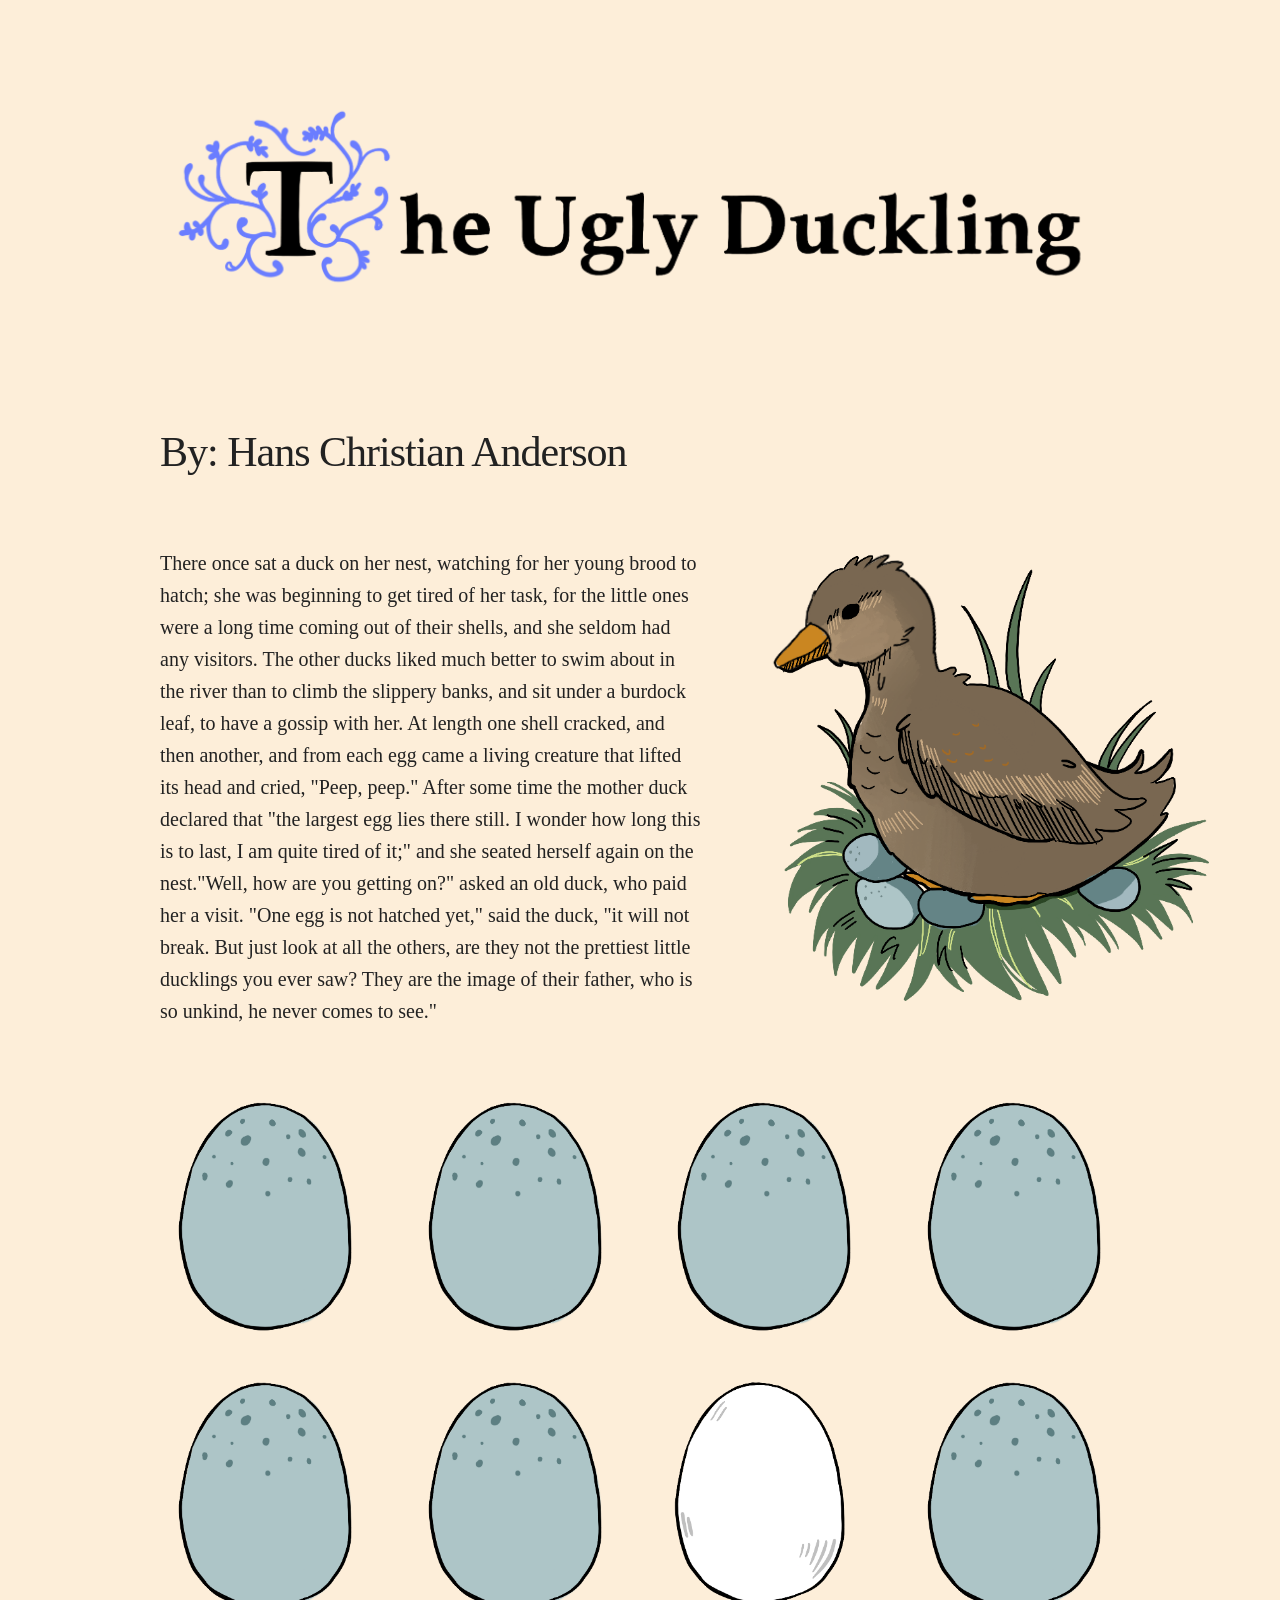
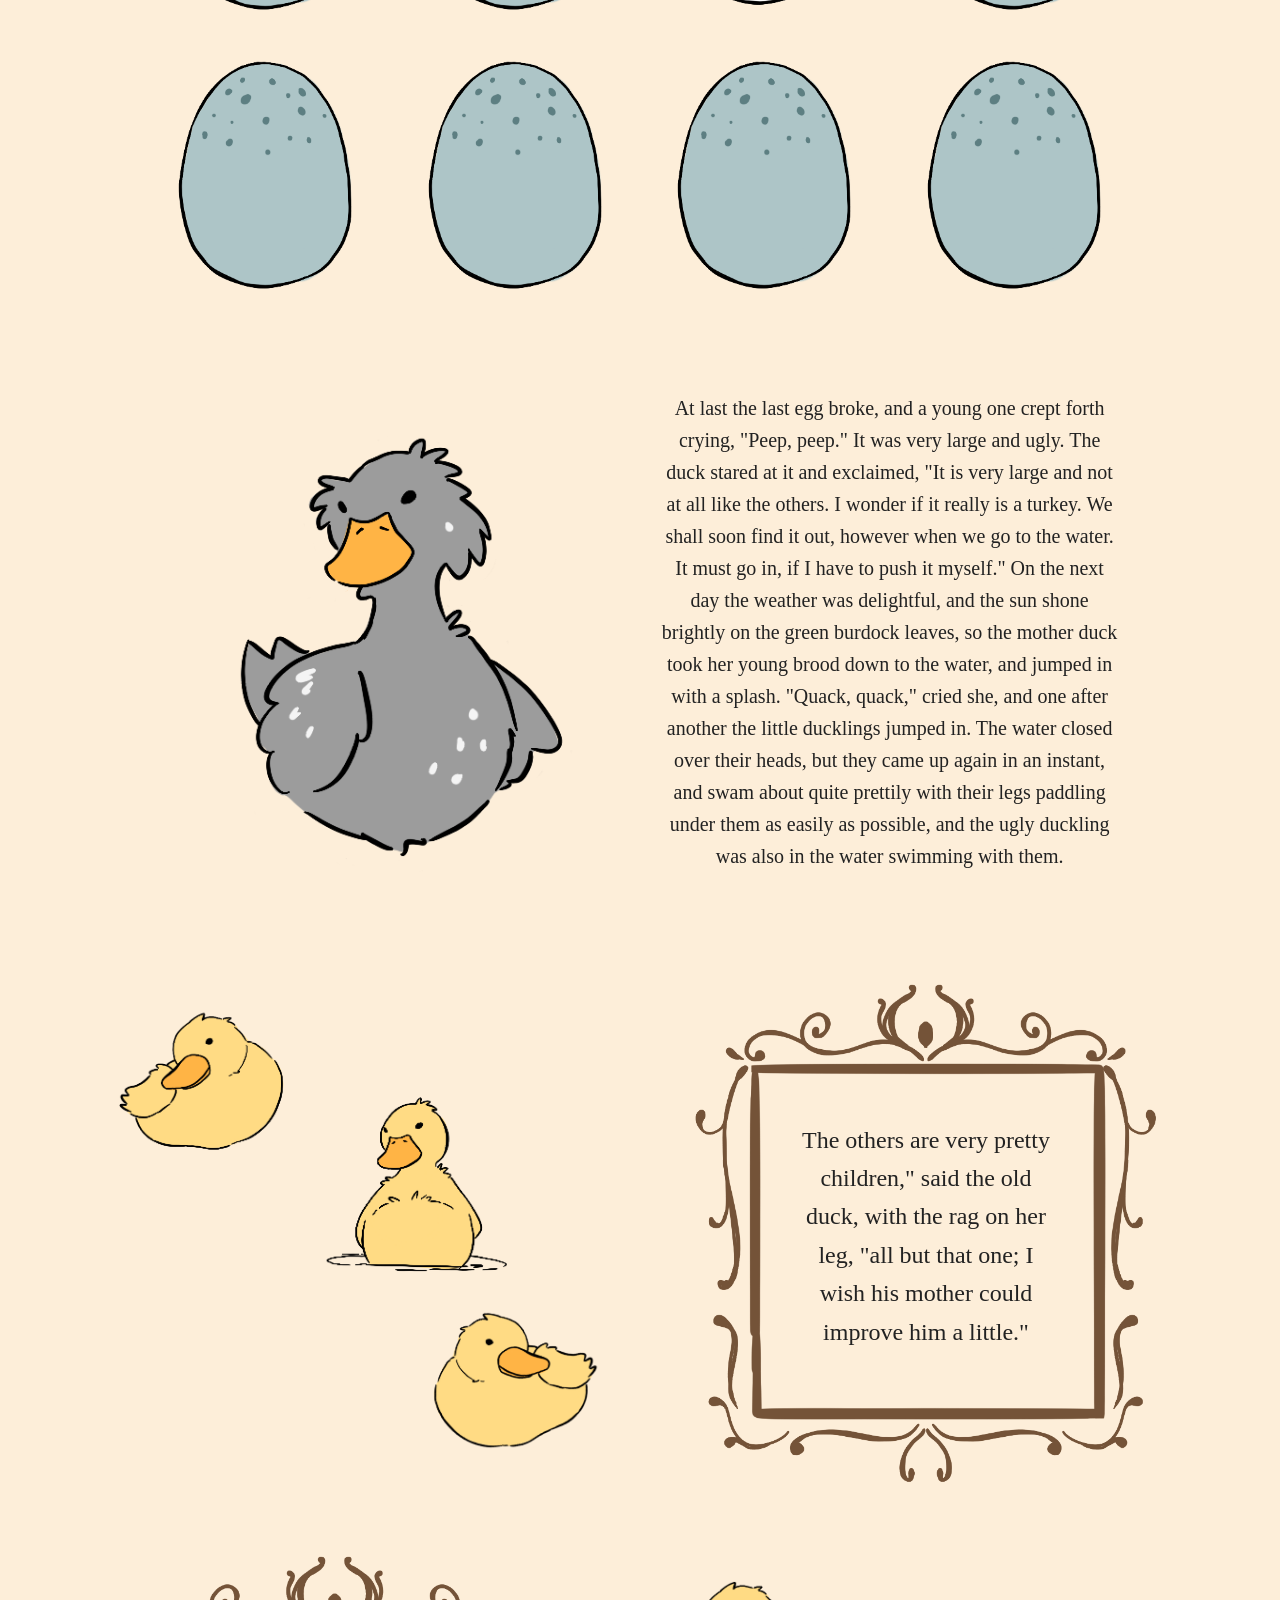
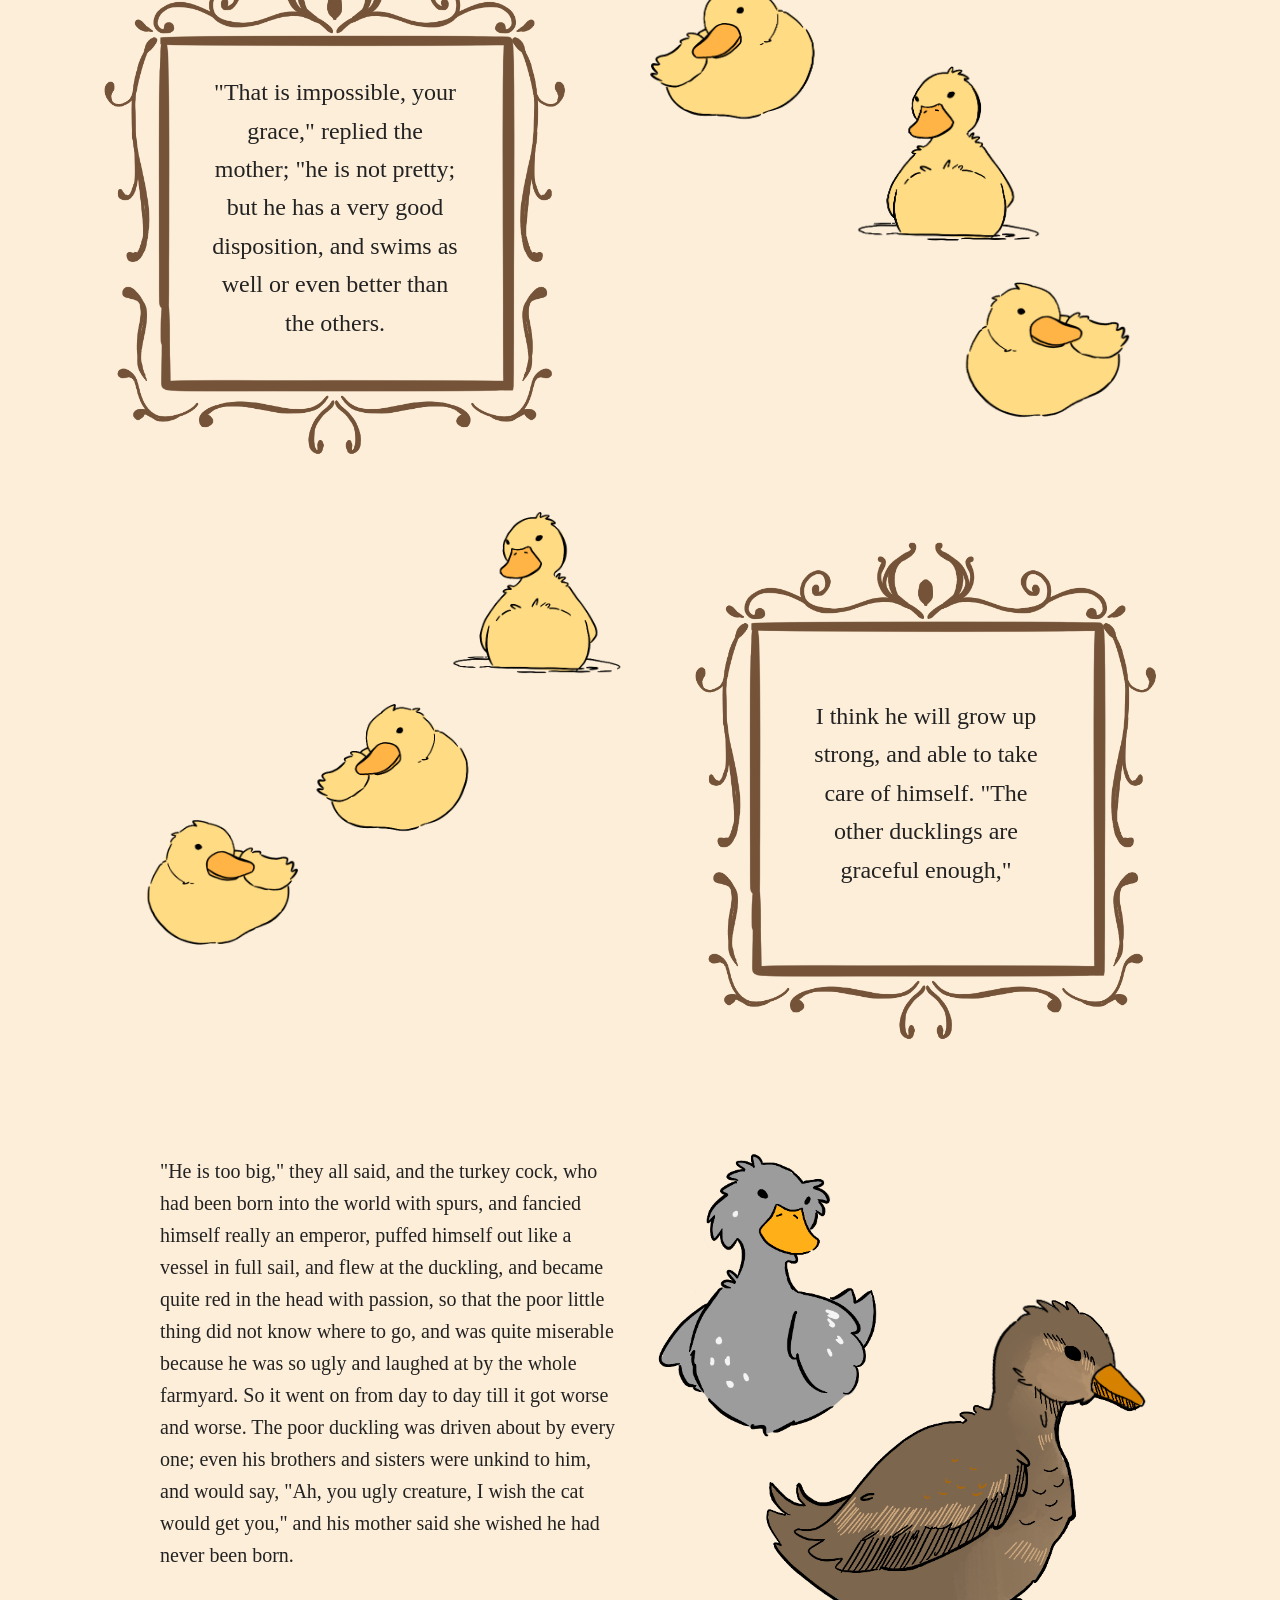
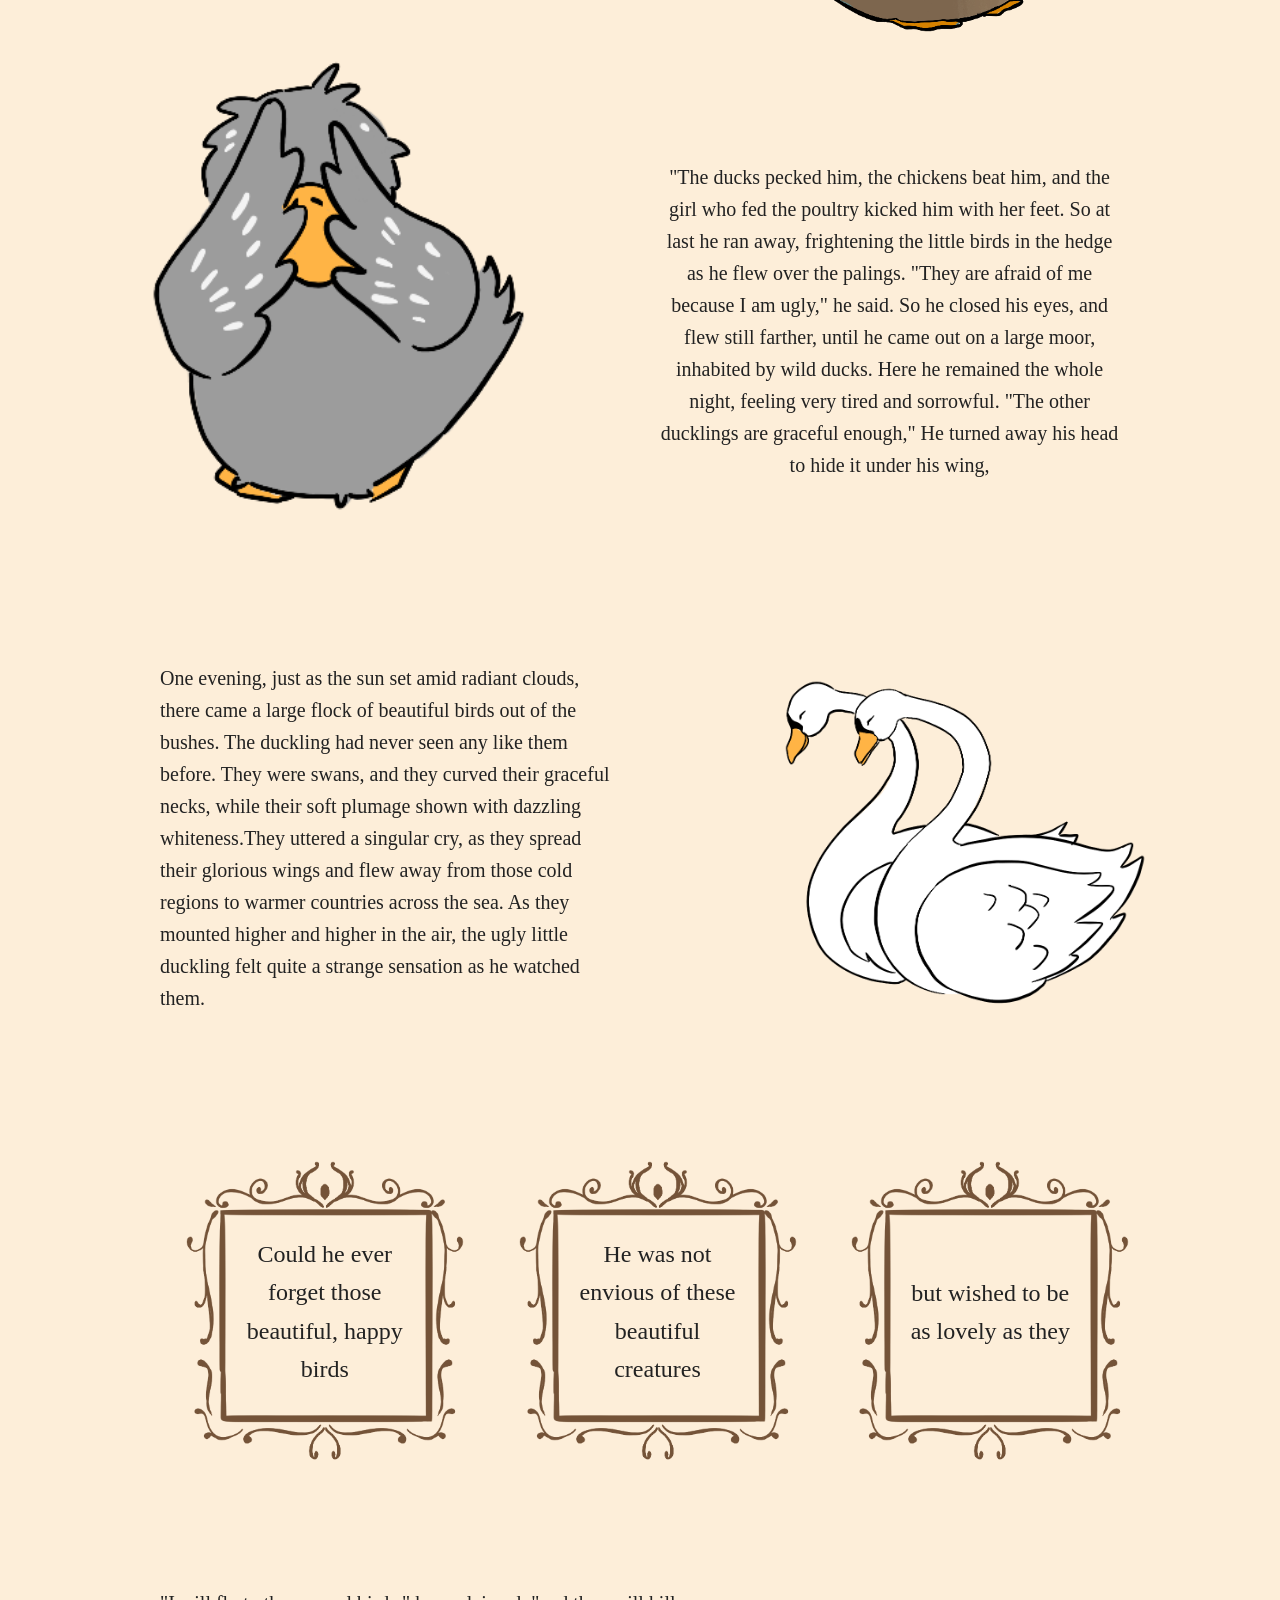
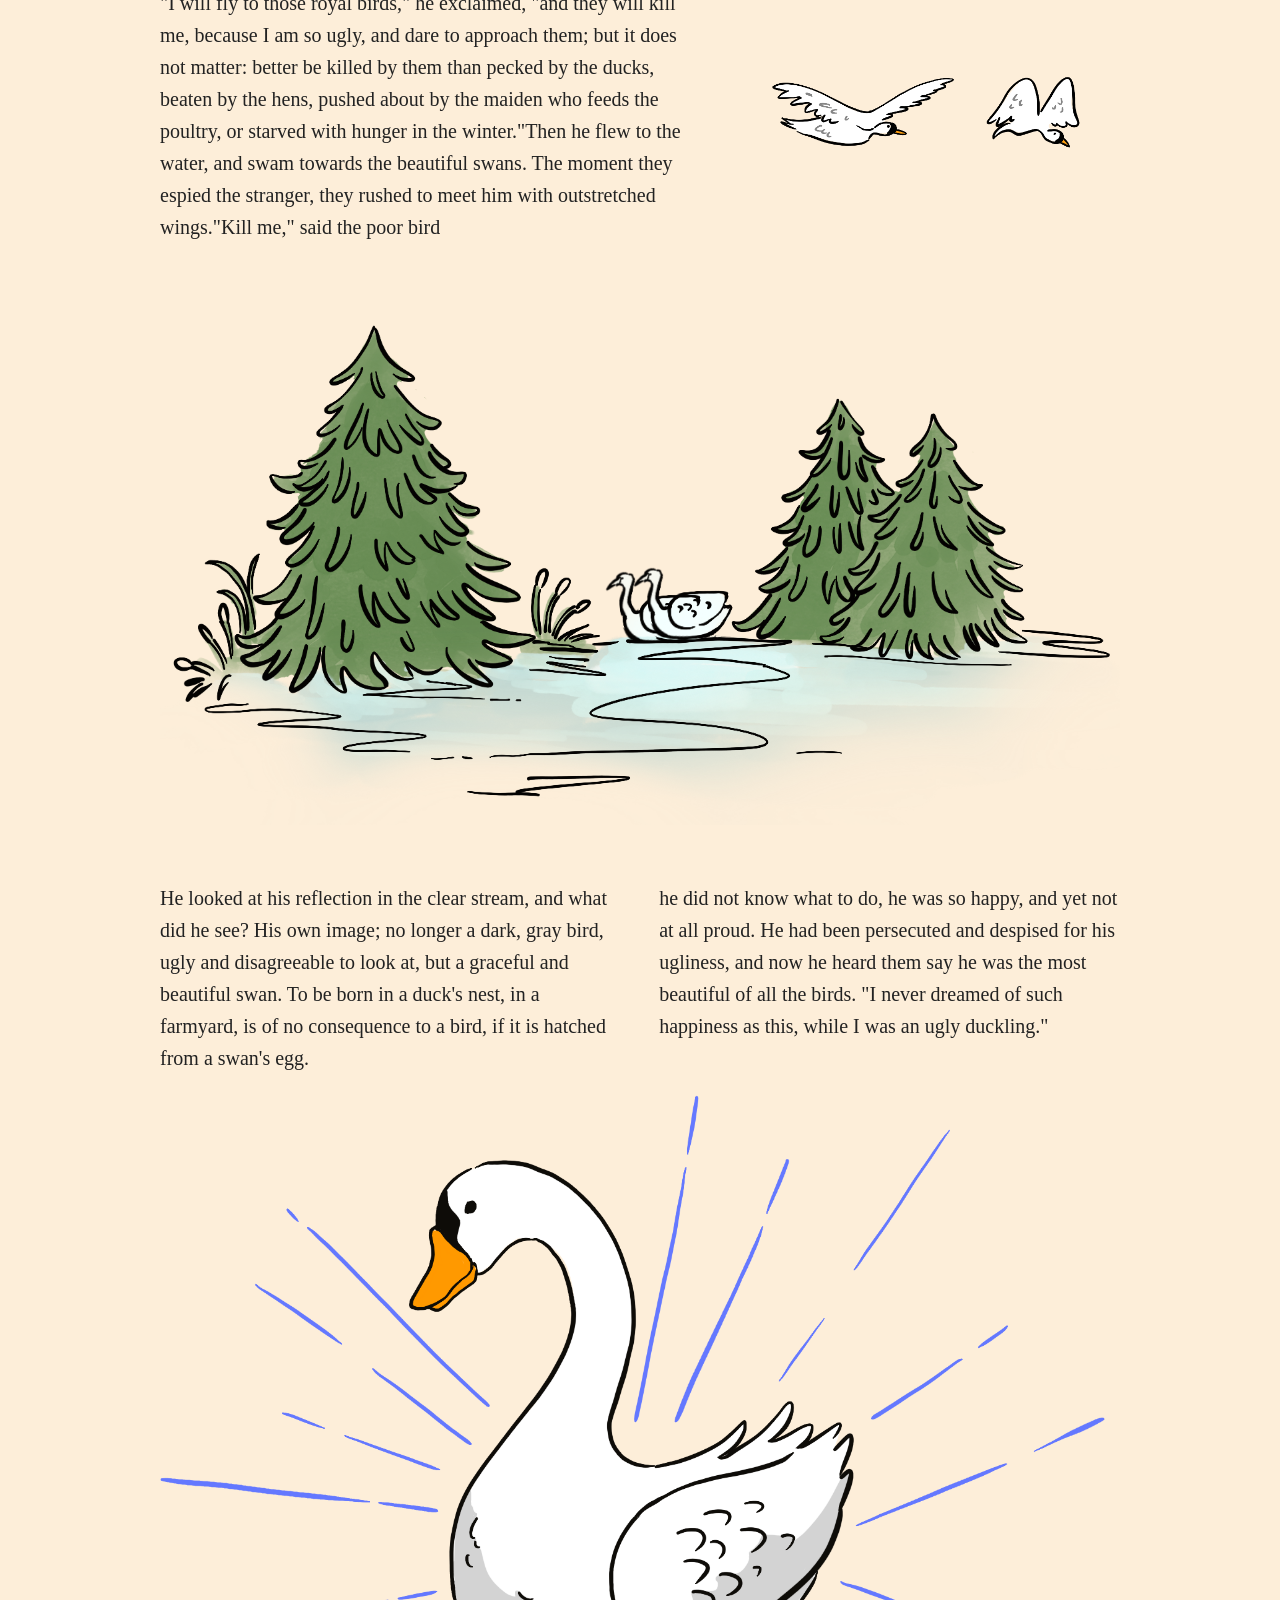
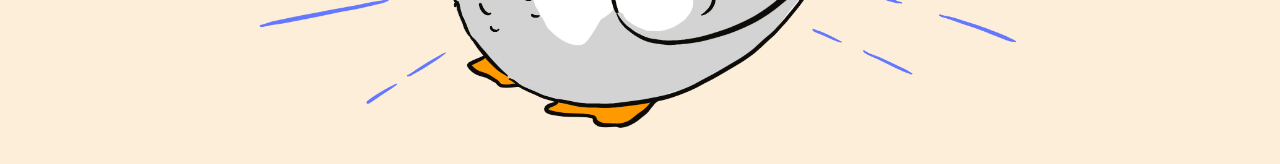
==== Project_2.html @ 3ef778cf "added project 2" ====
<!DOCTYPE html>
<html lang="en">
<head>
    <meta charset="UTF-8">
    <meta name="viewport" content="width=device-width, initial-scale=1.0">

    <link href="css/normalize.css" type="text/css" rel="stylesheet">

    <link href="css/skeleton.css" type="text/css" rel="stylesheet">

    <link href="css/theuglyducklingstylesheet.css" type="text/css" rel="stylesheet">

    <link rel="preconnect" href="https://fonts.googleapis.com">
    <link rel="preconnect" href="https://fonts.gstatic.com" crossorigin>
    <link href="https://fonts.googleapis.com/css2?family=EB+Garamond:ital,wght@0,400..800;1,400..800&display=swap" rel="theuglyducklingstylesheet">
   <title>The Ugly Duckling</title>
</head>

<body class="container">
    <div class="row">
        <div class="twelve columns">
            <img class="title u-full-width" src="Project 2/Project_2_images/title_artwork_withoutborder.png">
        </div>
    </div>
    <div>
        <h2>
            By: Hans Christian Anderson
        </h2>
    </div>
    <div class="row">
        <div class= "seven columns">
            <div class="text-box-1 textarea">
                <p>There once sat a duck on her nest, watching for her young brood to hatch; she was beginning to get tired of her task, for the little ones were a long time coming out of their shells,
                     and she seldom had any visitors. The other ducks liked much better to swim about in the river than to climb the slippery banks, and sit under a burdock leaf, 
                    to have a gossip with her. At length one shell cracked, and then another, and from each egg came a living creature that lifted its head and cried, "Peep, peep." After some time the mother duck declared that "the largest egg lies there still. 
                    I wonder how long this is to last, I am quite tired of it;" and she seated herself again on the nest."Well, how are you getting on?" asked an old duck, who paid her a visit.
                    "One egg is not hatched yet," said the duck, "it will not break. But just look at all the others, are they not the prettiest little ducklings you ever saw? 
                    They are the image of their father, who is so unkind, he never comes to see."
                </p>
            </div>
        </div>
        <div class="five columns">
             <img class="motherduck u-full-width" src="Project 2/Project_2_images/Mother_duck.png">
        </div>
    </div>
    <div class="eggs">
        <div class="row">
            <div class="three columns">
                <img class="u-full-width" src="Project 2/Project_2_images/Duck_egg.png">
            </div>
         <div class="three columns">
                <img class="u-full-width" src="Project 2/Project_2_images/Duck_egg.png">
            </div>
            <div class="three columns">
                <img class="u-full-width" src="Project 2/Project_2_images/Duck_egg.png">
            </div>
            <div class="three columns">
                <img class="u-full-width" src="Project 2/Project_2_images/Duck_egg.png">
            </div>
        </div>
        <div class="row">
            <div class="three columns">
                <img class="u-full-width" src="Project 2/Project_2_images/Duck_egg.png">
            </div>
            <div class="three columns">
                <img class="u-full-width" src="Project 2/Project_2_images/Duck_egg.png">
            </div>
            <div class="three columns">
                <img class="u-full-width" src="Project 2/Project_2_images/Swan_egg.png">
            </div>
            <div class="three columns">
                <img class="u-full-width" src="Project 2/Project_2_images/Duck_egg.png">
            </div>
        </div>
        <div class="row">
            <div class="three columns">
                <img class="u-full-width" src="Project 2/Project_2_images/Duck_egg.png">
            </div>
            <div class="three columns">
                <img class="u-full-width" src="Project 2/Project_2_images/Duck_egg.png">
            </div>
            <div class="three columns">
                <img class="u-full-width" src="Project 2/Project_2_images/Duck_egg.png">
            </div>
            <div class="three columns">
                <img class="u-full-width" src="Project 2/Project_2_images/Duck_egg.png">
            </div>
        </div>
    </div>
    <div class="row">
        <div class="six columns">
            <img class="u-full-width" src="Project 2/Project_2_images/Ugly_duckling.png">
        </div>
        <div class="six columns">
            <div class="text-box-2 textarea">
                <p>At last the last egg broke, and a young one crept forth crying, "Peep, peep." It was very large and ugly.
                     The duck stared at it and exclaimed, "It is very large and not at all like the others. I wonder if it really is a turkey.
                      We shall soon find it out, however when we go to the water. It must go in, if I have to push it myself."
                      On the next day the weather was delightful, and the sun shone brightly on the green burdock leaves, so the mother duck took her young brood down to the water, and jumped in with a splash. 
                      "Quack, quack," cried she, and one after another the little ducklings jumped in. The water closed over their heads, but they came up again in an instant, 
                      and swam about quite prettily with their legs paddling under them as easily as possible, and the ugly duckling was also in the water swimming with them.
                </p>
            </div>
        </div>
    </div>
    <div class="swimming ducks">
        <div class="row">
            <div class="five columns">
                <img class="duck u-full-width" src="Project 2/Project_2_images/ducks_in_a_group.png">
            </div>
            <div class="seven columns">
                <div class="frame image-container">
                    <img src="Project 2/Project_2_images/Frame.png">
                    <div class="overlay-text">
                         The others are very pretty children," said the old duck, with the rag on her leg, "all but that one; I wish his mother could improve him a little."
                    </div>
                </div>
            </div>
        </div>
        <div class="row">
            <div class="seven columns">
                <div class="secondframe image-container">
                    <img src="Project 2/Project_2_images/Frame.png">
                    <div class="overlay-text">
                        "That is impossible, your grace," replied the mother; "he is not pretty; but he has a very good disposition, and swims as well or even better than the others.
                    </div>
                </div>
            </div>
            <div class="five columns">
                <img class="duck1 u-full-width" src="Project 2/Project_2_images/Ducks_in_a_group2.png">
            </div>
        </div>
        <div class="row">
            <div class="five columns">
                <img class="duck2 u-full-width" src="Project 2/Project_2_images/Ducks_in_a_group3.png">
            </div>
            <div class="seven columns">
                <div class="thirdframe image-container">
                    <img src="Project 2/Project_2_images/Frame.png">
                    <div class="overlay-text">
                        I think he will grow up strong, and able to take care of himself. "The other ducklings are graceful enough,"
                    </div>
                </div>
            </div>
        </div>  
        <div class="row">
            <div class="six columns">
                <div class="text-box-3 textarea">
                    <p>"He is too big," they all said, and the turkey cock, who had been born into the world with spurs, and fancied himself really an emperor, puffed himself out like a vessel in full sail, and flew at the duckling, and became quite red in the head with passion, so that the poor little thing did not know where to go, and was quite miserable because he was so ugly and laughed at by the whole farmyard. So it went on from day to day till it got worse and worse. The poor duckling was driven about by every one; even his brothers and sisters were unkind to him, and would say, "Ah, you ugly creature, I wish the cat would get you," and his mother said she wished he had never been born. 
                    </p>
                </div>
            </div>
            <div class="six columns">
                <img class="duck3 u-full-width" src="Project 2/Project_2_images/Mom_and_baby.png">
            </div>
        </div>
        <div class="row">
            <div class="six columns">
                <img class="duck4 u-full-width" src="Project 2/Project_2_images/scared_duckling.png">
            </div>
            <div class="six columns">
                <div class="text-box-4 textarea">
                    <p>"The ducks pecked him, the chickens beat him, and the girl who fed the poultry kicked him with her feet. So at last he ran away, frightening the little birds in the hedge as he flew over the palings. "They are afraid of me because I am ugly," he said. So he closed his eyes, and flew still farther, until he came out on a large moor, inhabited by wild ducks. Here he remained the whole night, feeling very tired and sorrowful.
                        "The other ducklings are graceful enough,"  He turned away his head to hide it under his wing, </p>
                </div>
            </div>
        </div>
        <div class="row">
            <div class="six columns">
                <div class="text-box-5 textarea">
                    <p> One evening, just as the sun set amid radiant clouds, there came a large flock of beautiful birds out of the bushes. The duckling had never seen any like them before. They were swans, and they curved their graceful necks, while their soft plumage shown with dazzling whiteness.They uttered a singular cry, as they spread their glorious wings and flew away from those cold regions to warmer countries across the sea. As they mounted higher and higher in the air, the ugly little duckling felt quite a strange sensation as he watched them.</p>
                </div>
            </div>
            <div class="six columns">
                <img class="swans u-full-width" src="Project 2/Project_2_images/Swans.png">
            </div>
        </div>
        <div class="row">
            <div class="four columns">
                <div class="custom-frame image-container">
                    <img src="Project 2/Project_2_images/Frame.png">
                    <div class="overlay-text">
                        Could he ever forget those beautiful, happy birds                   
                    </div>
                </div>
            </div>
            <div class="four columns">
                <div class="custom-frame image-container">
                    <img src="Project 2/Project_2_images/Frame.png">
                    <div class="overlay-text">
                        He was not envious of these beautiful creatures                   
                    </div>
                </div>
            </div>
            <div class="four columns">
                <div class="custom-frame image-container">
                    <img src="Project 2/Project_2_images/Frame.png">
                    <div class="overlay-text">
                        but wished to be as lovely as they                   
                    </div>
                </div>
            </div>
        </div>
        <div class="row">
            <div class="seven columns">
                <div class="text-box-6 textarea">
                    "I will fly to those royal birds," he exclaimed, "and they will kill me, because I am so ugly, and dare to approach them; but it does not matter: better be killed by them than pecked by the ducks, beaten by the hens, pushed about by the maiden who feeds the poultry, or starved with hunger in the winter."Then he flew to the water, and swam towards the beautiful swans. The moment they espied the stranger, they rushed to meet him with outstretched wings."Kill me," said the poor bird
                </div>
            </div>
            <div class="five columns">
                <img class="u-full-width" src="Project 2/Project_2_images/swans_flying.png">
            </div>
        </div>
        <div class="row">
            <div class="twelve columns">
                <img class="swan-lake u-full-width" src="Project 2/Project_2_images/Swan_lake.png">
            </div>
        </div>
        <div class="row">
            <div class="six columns">
                <div class="text-box-7 textarea">
                    He looked at his reflection in the clear stream, and what did he see? His own image; no longer a dark, gray bird, ugly and disagreeable to look at, but a graceful and beautiful swan. To be born in a duck's nest, in a farmyard, is of no consequence to a bird, if it is hatched from a swan's egg.
                </div>
            </div>
            <div class="six columns">
                <div class="text-box-8 textarea">
                    he did not know what to do, he was so happy, and yet not at all proud. He had been persecuted and despised for his ugliness, and now he heard them say he was the most beautiful of all the birds.  "I never dreamed of such happiness as this, while I was an ugly duckling."
                </div>
            </div>
        </div>
        <div class="row">
            <div class="twelve columns">
                <img class="swan-transformation u-full-width" src="Project 2/Project_2_images/swan_transformation.png">
            </div>
        </div>
    </div>

</body>
---- css/skeleton.css ----
/*
* Skeleton V2.0.4
* Copyright 2014, Dave Gamache
* www.getskeleton.com
* Free to use under the MIT license.
* http://www.opensource.org/licenses/mit-license.php
* 12/29/2014
*/


/* Table of contents
––––––––––––––––––––––––––––––––––––––––––––––––––
- Grid
- Base Styles
- Typography
- Links
- Buttons
- Forms
- Lists
- Code
- Tables
- Spacing
- Utilities
- Clearing
- Media Queries
*/


/* Grid
–––––––––––––––––––––––––––––––––––––––––––––––––– */
.container {
  position: relative;
  width: 100%;
  max-width: 960px;
  margin: 0 auto;
  padding: 0 20px;
  box-sizing: border-box; }
.column,
.columns {
  width: 100%;
  float: left;
  box-sizing: border-box; }

/* For devices larger than 400px */
@media (min-width: 400px) {
  .container {
    width: 85%;
    padding: 0; }
}

/* For devices larger than 550px */
@media (min-width: 550px) {
  .container {
    width: 80%; }
  .column,
  .columns {
    margin-left: 4%; }
  .column:first-child,
  .columns:first-child {
    margin-left: 0; }

  .one.column,
  .one.columns                    { width: 4.66666666667%; }
  .two.columns                    { width: 13.3333333333%; }
  .three.columns                  { width: 22%;            }
  .four.columns                   { width: 30.6666666667%; }
  .five.columns                   { width: 39.3333333333%; }
  .six.columns                    { width: 48%;            }
  .seven.columns                  { width: 56.6666666667%; }
  .eight.columns                  { width: 65.3333333333%; }
  .nine.columns                   { width: 74.0%;          }
  .ten.columns                    { width: 82.6666666667%; }
  .eleven.columns                 { width: 91.3333333333%; }
  .twelve.columns                 { width: 100%; margin-left: 0; }

  .one-third.column               { width: 30.6666666667%; }
  .two-thirds.column              { width: 65.3333333333%; }

  .one-half.column                { width: 48%; }

  /* Offsets */
  .offset-by-one.column,
  .offset-by-one.columns          { margin-left: 8.66666666667%; }
  .offset-by-two.column,
  .offset-by-two.columns          { margin-left: 17.3333333333%; }
  .offset-by-three.column,
  .offset-by-three.columns        { margin-left: 26%;            }
  .offset-by-four.column,
  .offset-by-four.columns         { margin-left: 34.6666666667%; }
  .offset-by-five.column,
  .offset-by-five.columns         { margin-left: 43.3333333333%; }
  .offset-by-six.column,
  .offset-by-six.columns          { margin-left: 52%;            }
  .offset-by-seven.column,
  .offset-by-seven.columns        { margin-left: 60.6666666667%; }
  .offset-by-eight.column,
  .offset-by-eight.columns        { margin-left: 69.3333333333%; }
  .offset-by-nine.column,
  .offset-by-nine.columns         { margin-left: 78.0%;          }
  .offset-by-ten.column,
  .offset-by-ten.columns          { margin-left: 86.6666666667%; }
  .offset-by-eleven.column,
  .offset-by-eleven.columns       { margin-left: 95.3333333333%; }

  .offset-by-one-third.column,
  .offset-by-one-third.columns    { margin-left: 34.6666666667%; }
  .offset-by-two-thirds.column,
  .offset-by-two-thirds.columns   { margin-left: 69.3333333333%; }

  .offset-by-one-half.column,
  .offset-by-one-half.columns     { margin-left: 52%; }

}


/* Base Styles
–––––––––––––––––––––––––––––––––––––––––––––––––– */
/* NOTE
html is set to 62.5% so that all the REM measurements throughout Skeleton
are based on 10px sizing. So basically 1.5rem = 15px :) */
html {
  font-size: 62.5%; }
body {
  font-size: 1.5em; /* currently ems cause chrome bug misinterpreting rems on body element */
  line-height: 1.6;
  font-weight: 400;
  font-family: "Raleway", "HelveticaNeue", "Helvetica Neue", Helvetica, Arial, sans-serif;
  color: #222; }


/* Typography
–––––––––––––––––––––––––––––––––––––––––––––––––– */
h1, h2, h3, h4, h5, h6 {
  margin-top: 0;
  margin-bottom: 2rem;
  font-weight: 300; }
h1 { font-size: 4.0rem; line-height: 1.2;  letter-spacing: -.1rem;}
h2 { font-size: 3.6rem; line-height: 1.25; letter-spacing: -.1rem; }
h3 { font-size: 3.0rem; line-height: 1.3;  letter-spacing: -.1rem; }
h4 { font-size: 2.4rem; line-height: 1.35; letter-spacing: -.08rem; }
h5 { font-size: 1.8rem; line-height: 1.5;  letter-spacing: -.05rem; }
h6 { font-size: 1.5rem; line-height: 1.6;  letter-spacing: 0; }

/* Larger than phablet */
@media (min-width: 550px) {
  h1 { font-size: 5.0rem; }
  h2 { font-size: 4.2rem; }
  h3 { font-size: 3.6rem; }
  h4 { font-size: 3.0rem; }
  h5 { font-size: 2.4rem; }
  h6 { font-size: 1.5rem; }
}

p {
  margin-top: 0; }


/* Links
–––––––––––––––––––––––––––––––––––––––––––––––––– */
a {
  color: #1EAEDB; }
a:hover {
  color: #0FA0CE; }


/* Buttons
–––––––––––––––––––––––––––––––––––––––––––––––––– */
.button,
button,
input[type="submit"],
input[type="reset"],
input[type="button"] {
  display: inline-block;
  height: 38px;
  padding: 0 30px;
  color: #555;
  text-align: center;
  font-size: 11px;
  font-weight: 600;
  line-height: 38px;
  letter-spacing: .1rem;
  text-transform: uppercase;
  text-decoration: none;
  white-space: nowrap;
  background-color: transparent;
  border-radius: 4px;
  border: 1px solid #bbb;
  cursor: pointer;
  box-sizing: border-box; }
.button:hover,
button:hover,
input[type="submit"]:hover,
input[type="reset"]:hover,
input[type="button"]:hover,
.button:focus,
button:focus,
input[type="submit"]:focus,
input[type="reset"]:focus,
input[type="button"]:focus {
  color: #333;
  border-color: #888;
  outline: 0; }
.button.button-primary,
button.button-primary,
input[type="submit"].button-primary,
input[type="reset"].button-primary,
input[type="button"].button-primary {
  color: #FFF;
  background-color: #33C3F0;
  border-color: #33C3F0; }
.button.button-primary:hover,
button.button-primary:hover,
input[type="submit"].button-primary:hover,
input[type="reset"].button-primary:hover,
input[type="button"].button-primary:hover,
.button.button-primary:focus,
button.button-primary:focus,
input[type="submit"].button-primary:focus,
input[type="reset"].button-primary:focus,
input[type="button"].button-primary:focus {
  color: #FFF;
  background-color: #1EAEDB;
  border-color: #1EAEDB; }


/* Forms
–––––––––––––––––––––––––––––––––––––––––––––––––– */
input[type="email"],
input[type="number"],
input[type="search"],
input[type="text"],
input[type="tel"],
input[type="url"],
input[type="password"],
textarea,
select {
  height: 38px;
  padding: 6px 10px; /* The 6px vertically centers text on FF, ignored by Webkit */
  background-color: #fff;
  border: 1px solid #D1D1D1;
  border-radius: 4px;
  box-shadow: none;
  box-sizing: border-box; }
/* Removes awkward default styles on some inputs for iOS */
input[type="email"],
input[type="number"],
input[type="search"],
input[type="text"],
input[type="tel"],
input[type="url"],
input[type="password"],
textarea {
  -webkit-appearance: none;
     -moz-appearance: none;
          appearance: none; }
textarea {
  min-height: 65px;
  padding-top: 6px;
  padding-bottom: 6px; }
input[type="email"]:focus,
input[type="number"]:focus,
input[type="search"]:focus,
input[type="text"]:focus,
input[type="tel"]:focus,
input[type="url"]:focus,
input[type="password"]:focus,
textarea:focus,
select:focus {
  border: 1px solid #33C3F0;
  outline: 0; }
label,
legend {
  display: block;
  margin-bottom: .5rem;
  font-weight: 600; }
fieldset {
  padding: 0;
  border-width: 0; }
input[type="checkbox"],
input[type="radio"] {
  display: inline; }
label > .label-body {
  display: inline-block;
  margin-left: .5rem;
  font-weight: normal; }


/* Lists
–––––––––––––––––––––––––––––––––––––––––––––––––– */
ul {
  list-style: circle inside; }
ol {
  list-style: decimal inside; }
ol, ul {
  padding-left: 0;
  margin-top: 0; }
ul ul,
ul ol,
ol ol,
ol ul {
  margin: 1.5rem 0 1.5rem 3rem;
  font-size: 90%; }
li {
  margin-bottom: 1rem; }


/* Code
–––––––––––––––––––––––––––––––––––––––––––––––––– */
code {
  padding: .2rem .5rem;
  margin: 0 .2rem;
  font-size: 90%;
  white-space: nowrap;
  background: #F1F1F1;
  border: 1px solid #E1E1E1;
  border-radius: 4px; }
pre > code {
  display: block;
  padding: 1rem 1.5rem;
  white-space: pre; }


/* Tables
–––––––––––––––––––––––––––––––––––––––––––––––––– */
th,
td {
  padding: 12px 15px;
  text-align: left;
  border-bottom: 1px solid #E1E1E1; }
th:first-child,
td:first-child {
  padding-left: 0; }
th:last-child,
td:last-child {
  padding-right: 0; }


/* Spacing
–––––––––––––––––––––––––––––––––––––––––––––––––– */
button,
.button {
  margin-bottom: 1rem; }
input,
textarea,
select,
fieldset {
  margin-bottom: 1.5rem; }
pre,
blockquote,
dl,
figure,
table,
p,
ul,
ol,
form {
  margin-bottom: 2.5rem; }


/* Utilities
–––––––––––––––––––––––––––––––––––––––––––––––––– */
.u-full-width {
  width: 100%;
  box-sizing: border-box; }
.u-max-full-width {
  max-width: 100%;
  box-sizing: border-box; }
.u-pull-right {
  float: right; }
.u-pull-left {
  float: left; }


/* Misc
–––––––––––––––––––––––––––––––––––––––––––––––––– */
hr {
  margin-top: 3rem;
  margin-bottom: 3.5rem;
  border-width: 0;
  border-top: 1px solid #E1E1E1; }


/* Clearing
–––––––––––––––––––––––––––––––––––––––––––––––––– */

/* Self Clearing Goodness */
.container:after,
.row:after,
.u-cf {
  content: "";
  display: table;
  clear: both; }


/* Media Queries
–––––––––––––––––––––––––––––––––––––––––––––––––– */
/*
Note: The best way to structure the use of media queries is to create the queries
near the relevant code. For example, if you wanted to change the styles for buttons
on small devices, paste the mobile query code up in the buttons section and style it
there.
*/


/* Larger than mobile */
@media (min-width: 400px) {}

/* Larger than phablet (also point when grid becomes active) */
@media (min-width: 550px) {}

/* Larger than tablet */
@media (min-width: 750px) {}

/* Larger than desktop */
@media (min-width: 1000px) {}

/* Larger than Desktop HD */
@media (min-width: 1200px) {}
---- css/theuglyducklingstylesheet.css ----
body {
    background-color:#fdeed9;
    font-family: "EB Garamond", serif;
    font-size: 2em;
    padding: 2%;
}

.text-box-2 {
    text-align: center;
    position:relative;
    top:-25px;
    padding-bottom: 10%;
}

.text-box-3 {
    position:relative;
    top: 50px;
}
.text-box-4 {
    position:relative;
    top:-35px;
    text-align: center;
}

.text-box-5 {
    position:relative;
    top:-75px;
}

.title {
    display: block;
    margin: auto;
    justify-content: center;
    padding-top: 10%;
    padding-bottom: 10%
}

.eggs {
    padding-bottom: 10%;
}

.duck {
    padding: 10%;
    width: 600px;
    position:relative;
    right: 100px;
    top: -45px;
}

.duck1 {
    padding: 10%;
    width: 600px;
    position:relative;
    right: 150px;
    top:-45px;
}

.duck2 {
    padding: 10%;
    width: 600px;
    position:relative;
    right: 75px;
    top: -75px;
}

.duck3 {
    padding: 10%;
    width: 700px;
    position:relative;
    right: 100px;
    top: -50px;
}

.duck4 {
   position:relative;
    top: -175px;
    right: 50px;
}

.swans {
    width: 400px;
    padding-bottom: 30%;
    position:relative;
    top: -70px;
    left: 100px;
}

.swan-lake {
    padding-top: 5%;
    padding-bottom: 5%;
}

.image-container {
    position: relative;
    width: 100%;
    max-width: 600px;
}

.image-container img {
    width: 100%;
    display: block;
}

.overlay-text {
    position: absolute;
    top: 50%;  
    left: 50%;
    transform: translate(-50%, -50%); 
    font-size: 24px;
    text-align:center;
}

.frame {
    position:relative;
    left: 100px;
    width: 500px;
}

.secondframe {
    position:relative;
    right: 75px;
    width: 500px;
    top:-25px;
}

.thirdframe {
    position:relative;
    left: 100px;
    width: 500px;
}

.custom-frame {
    width: 300px;
    padding: 5%;
    position:relative;
    top: -100px;
    justify-content: center;
}

.large-frame {
    position:relative;
    width: 700px;

}

h2 {
    padding-top: 2%;
    padding-bottom: 5%;
}
.motherduck {
    width: 550px;
    position: relative;
    top: -30px;
    right: 35px;
}
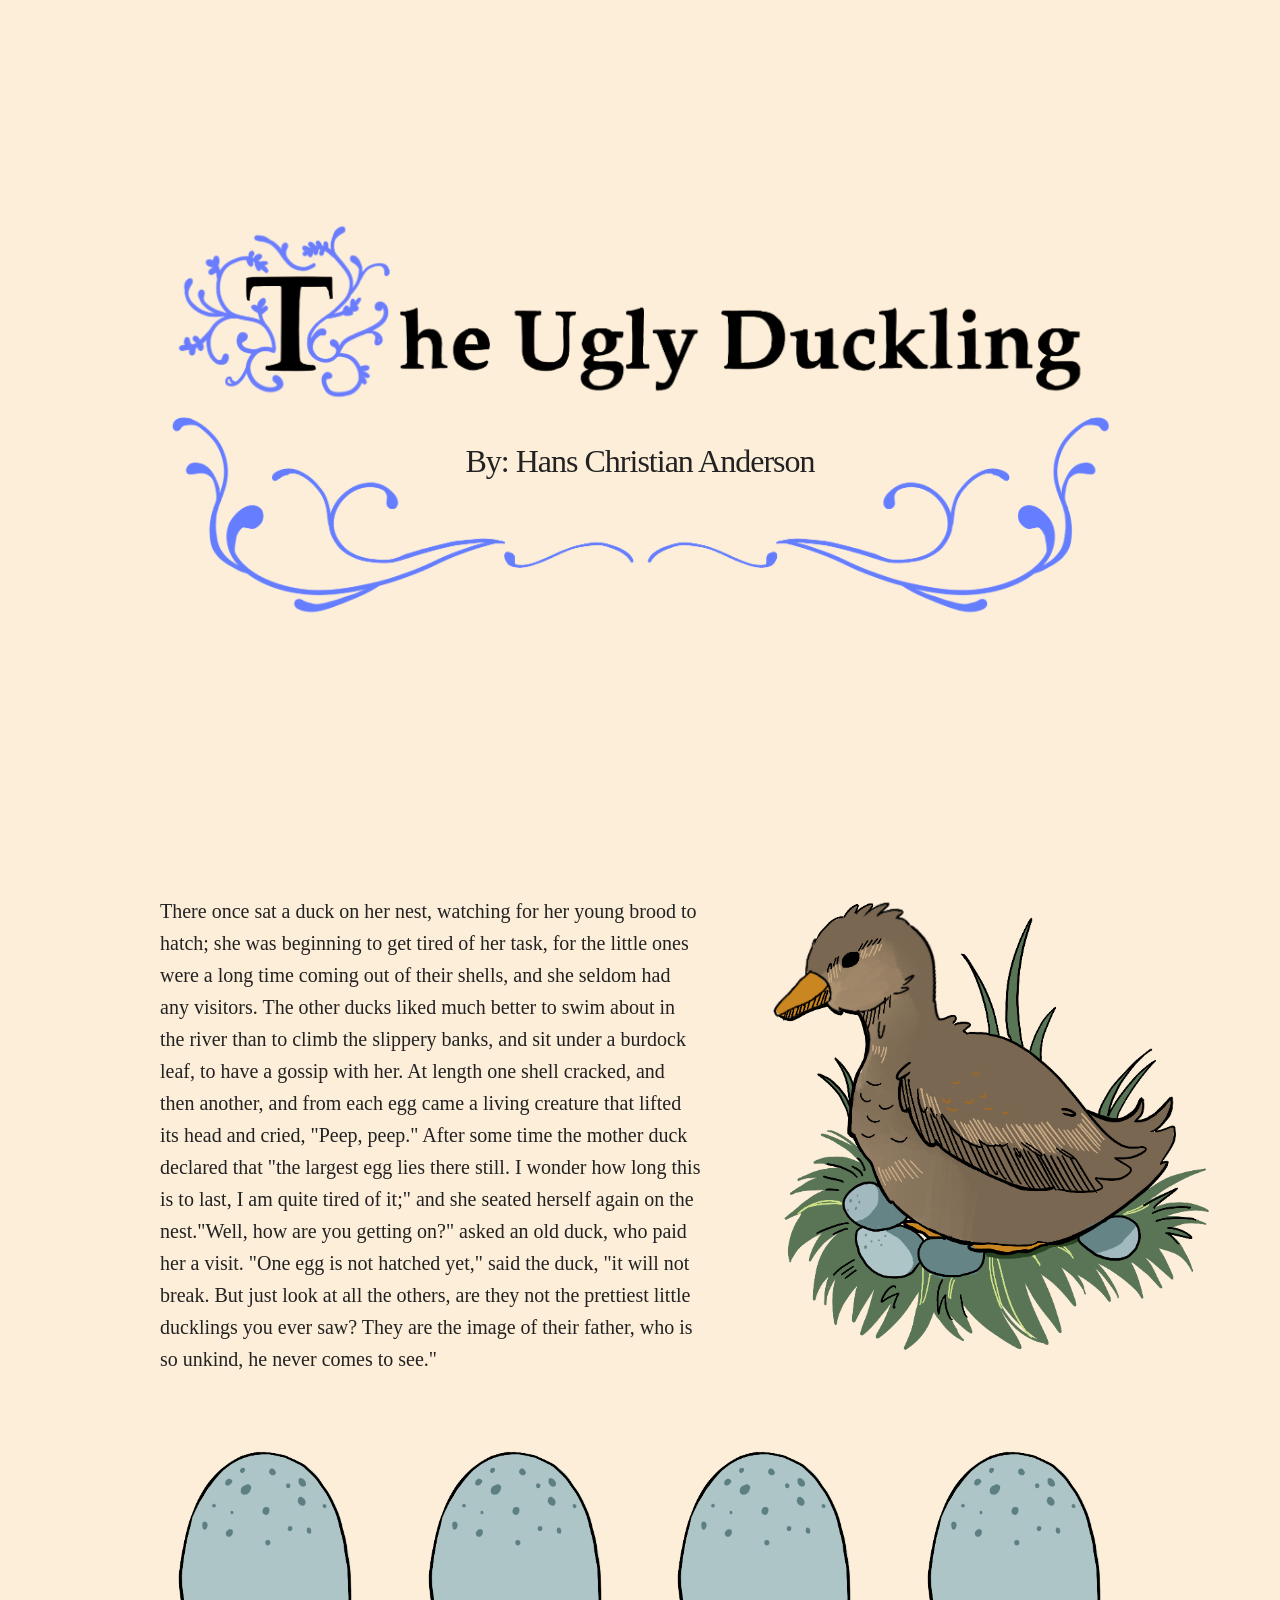
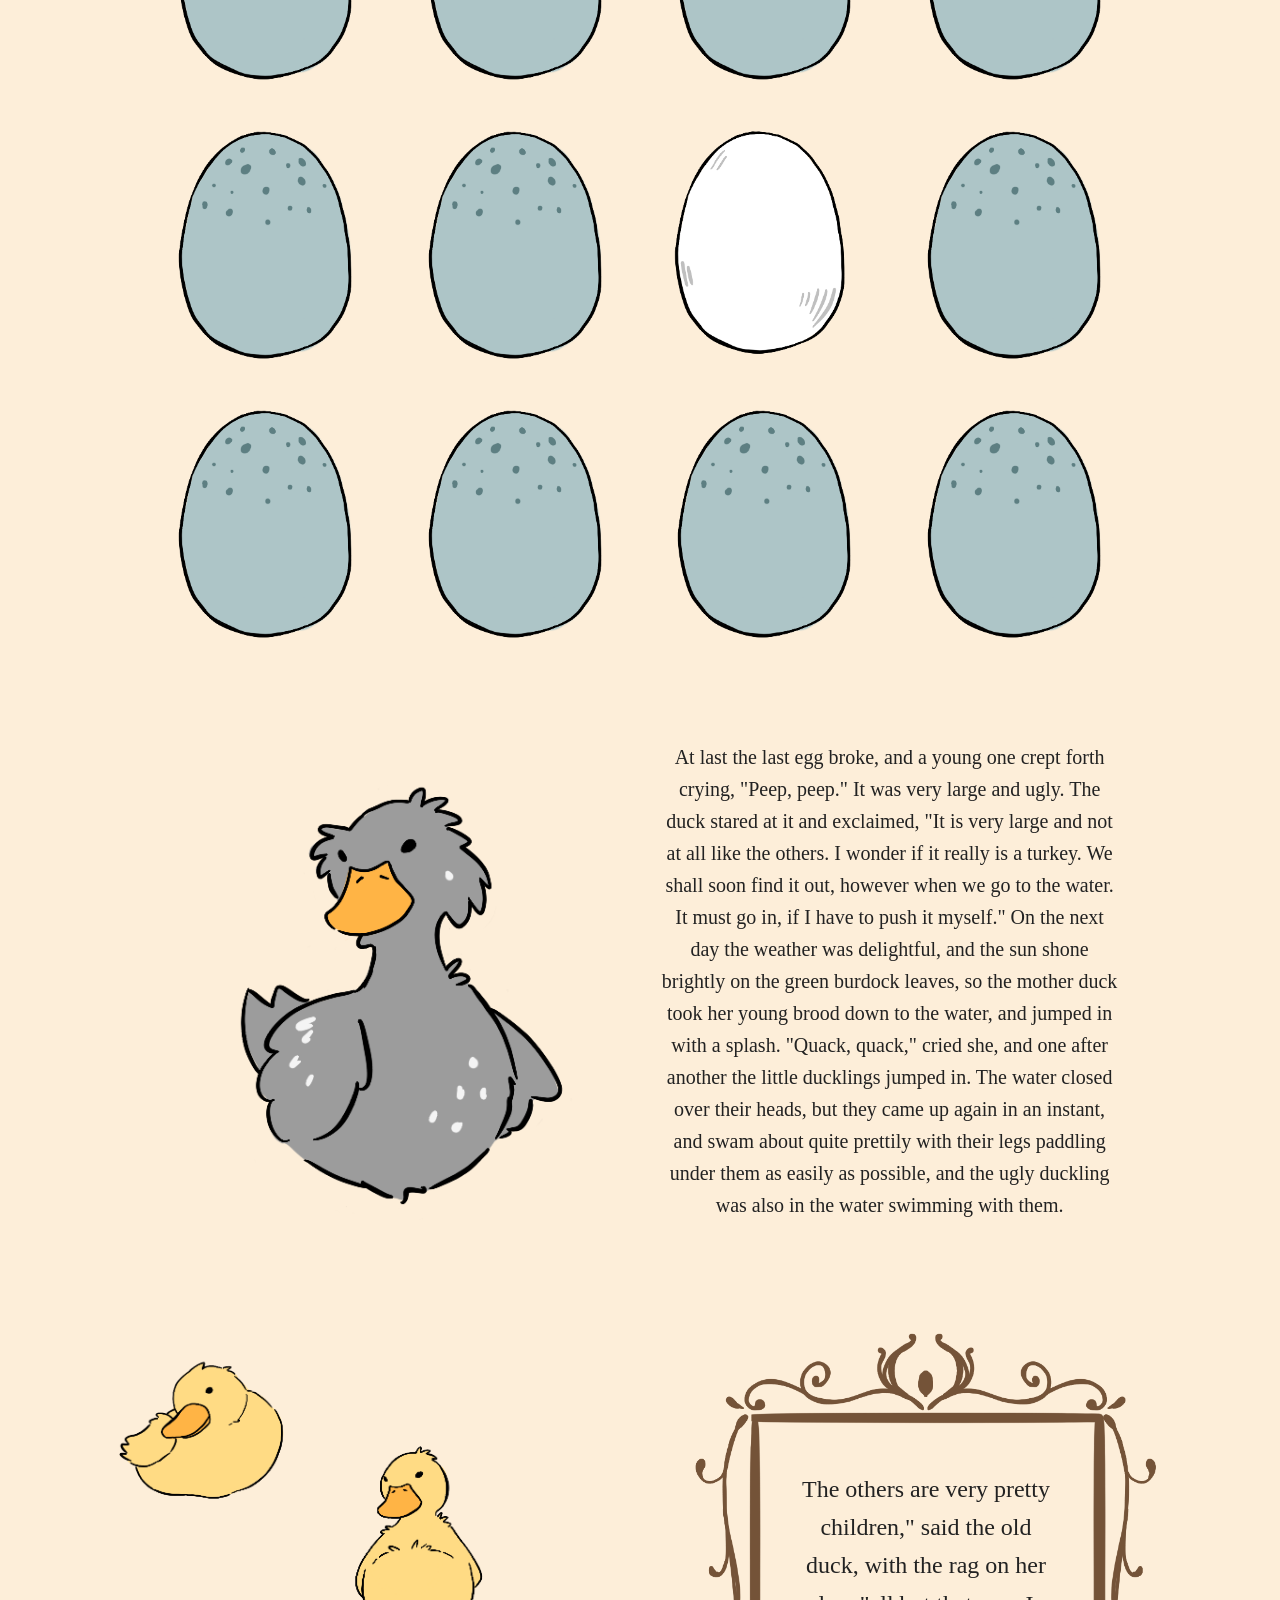
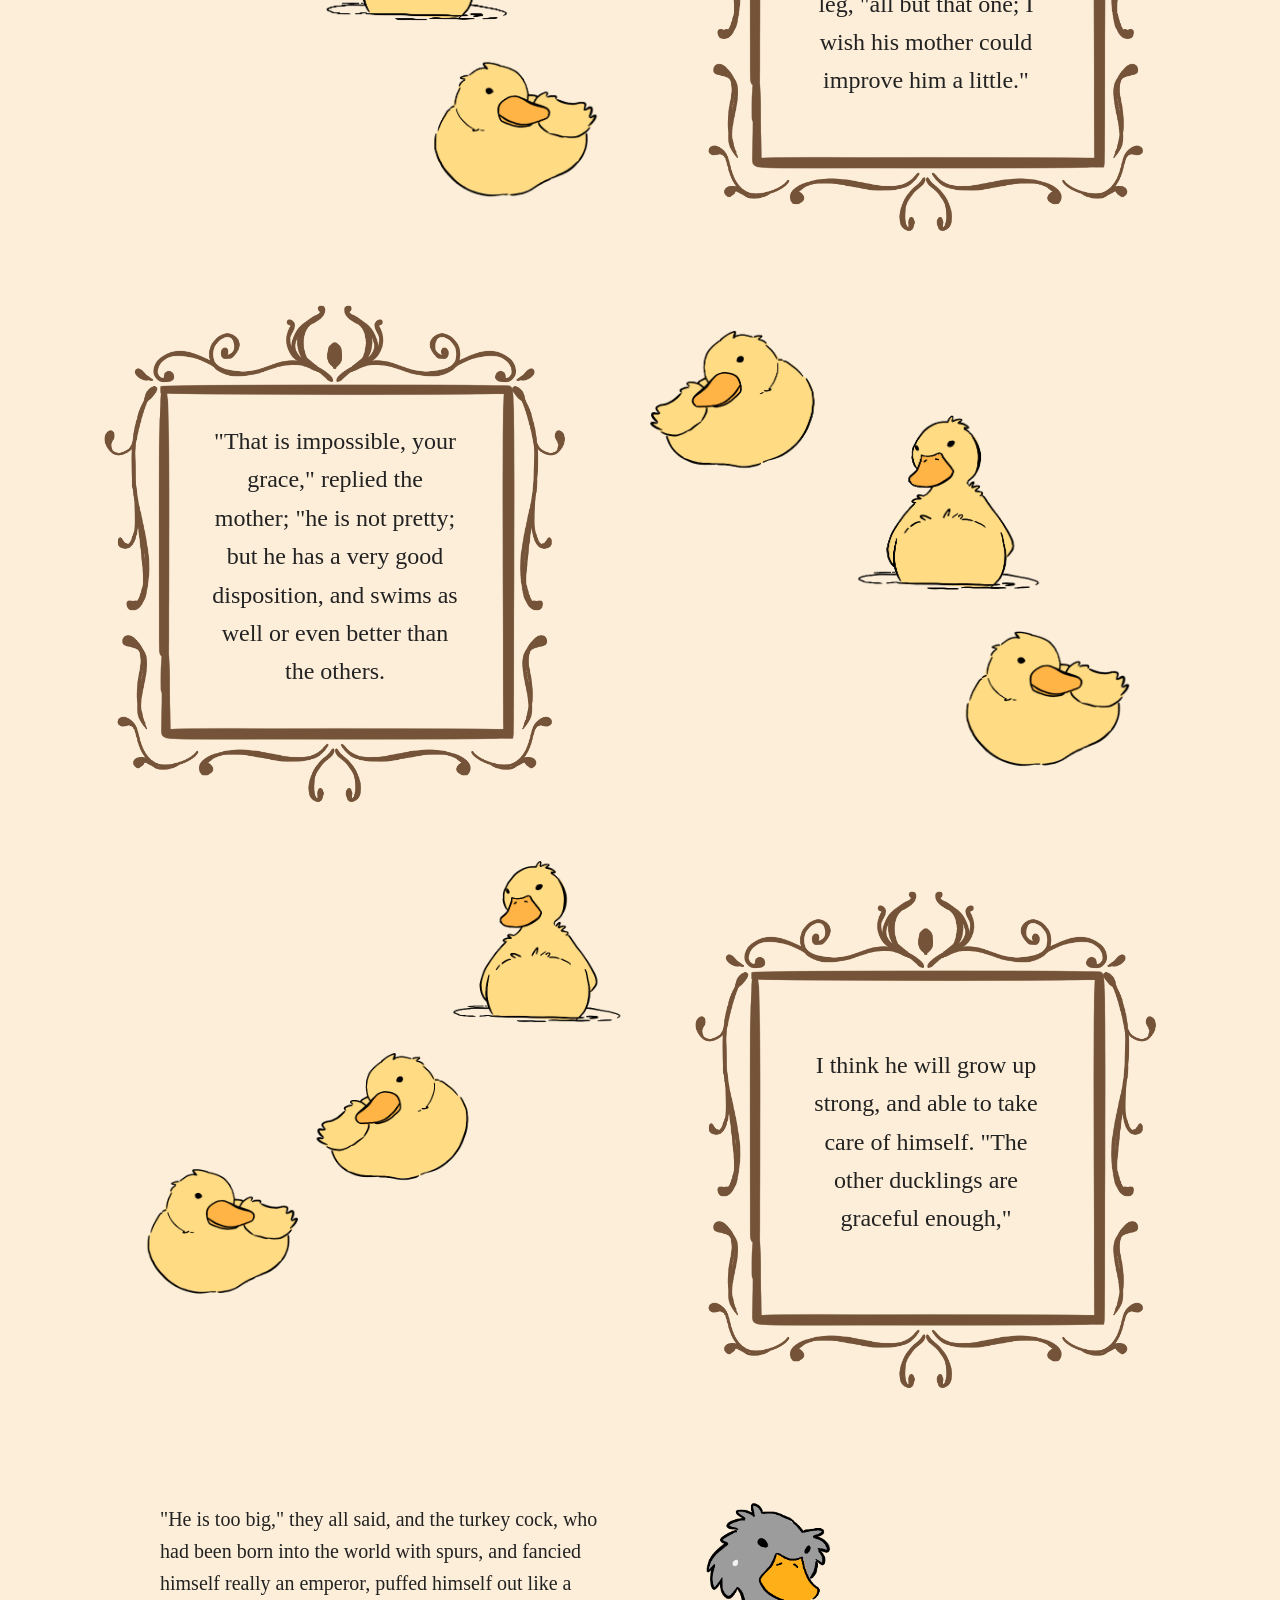
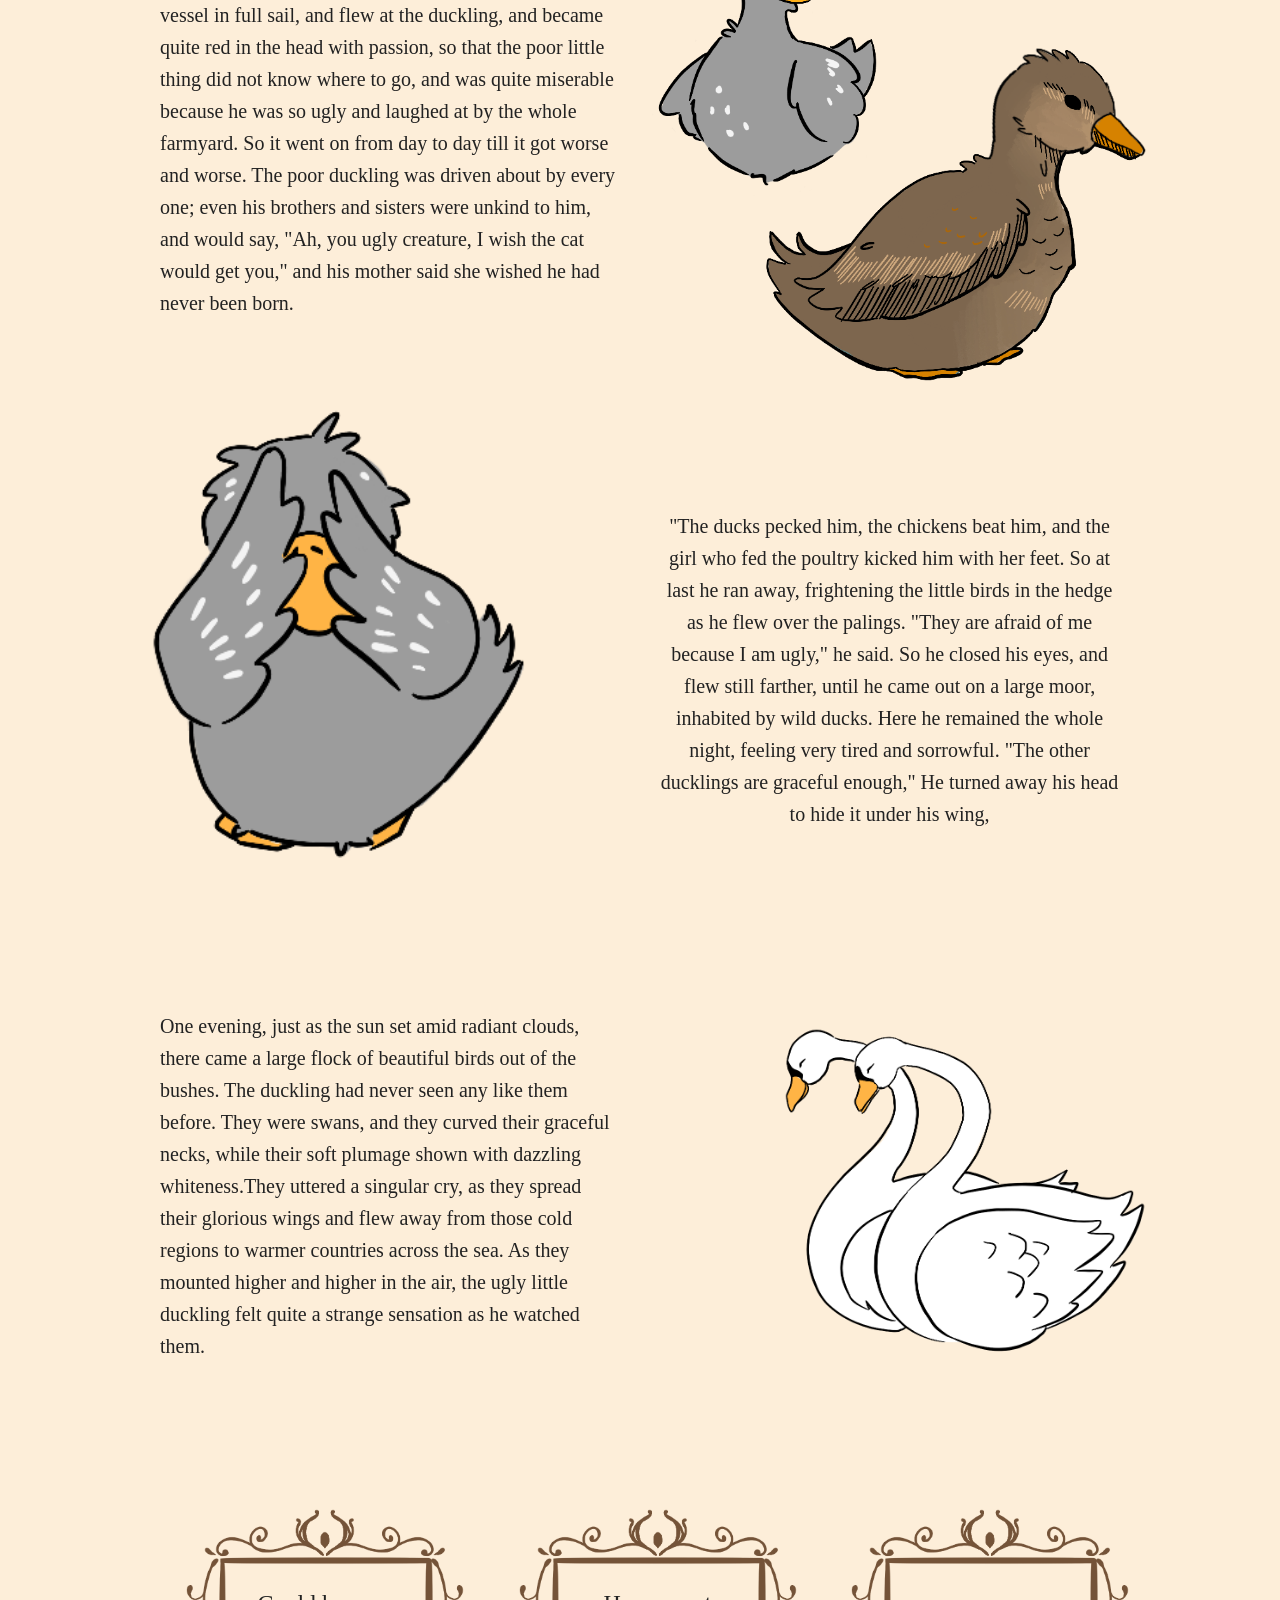
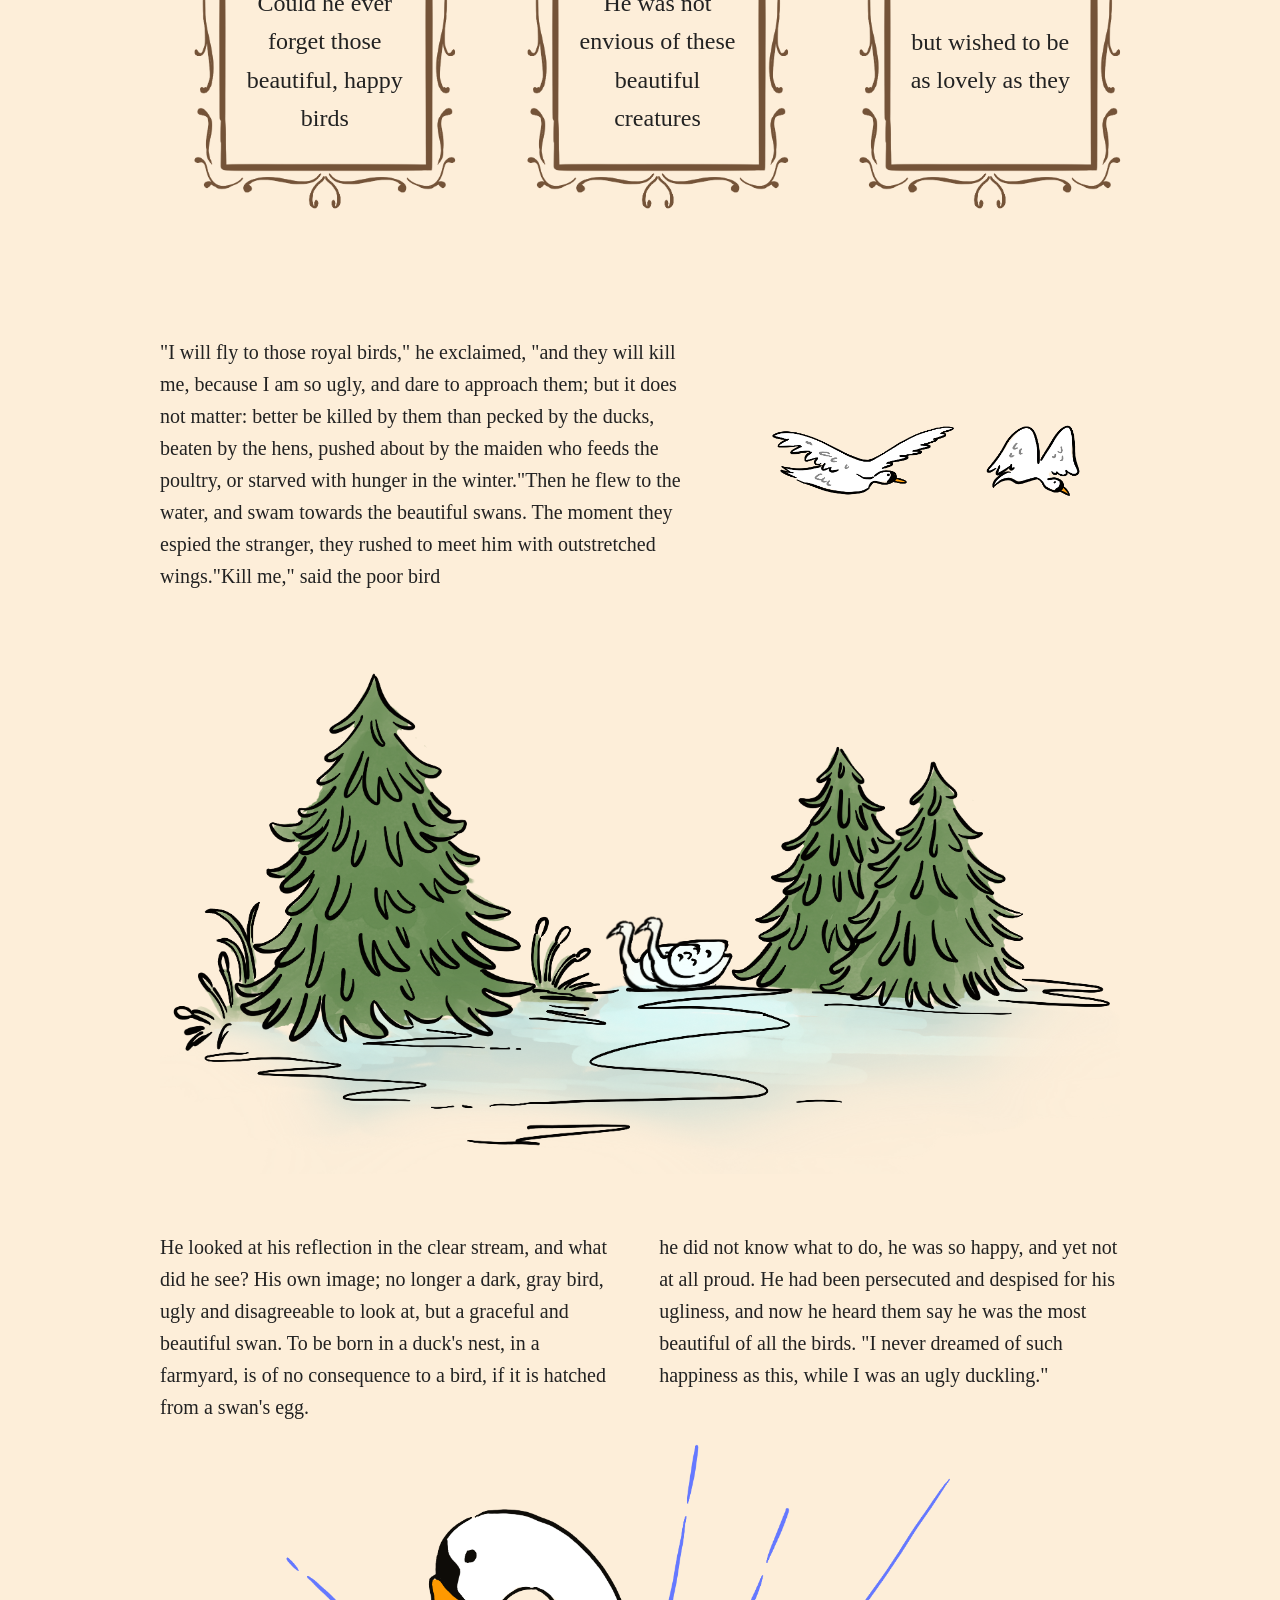
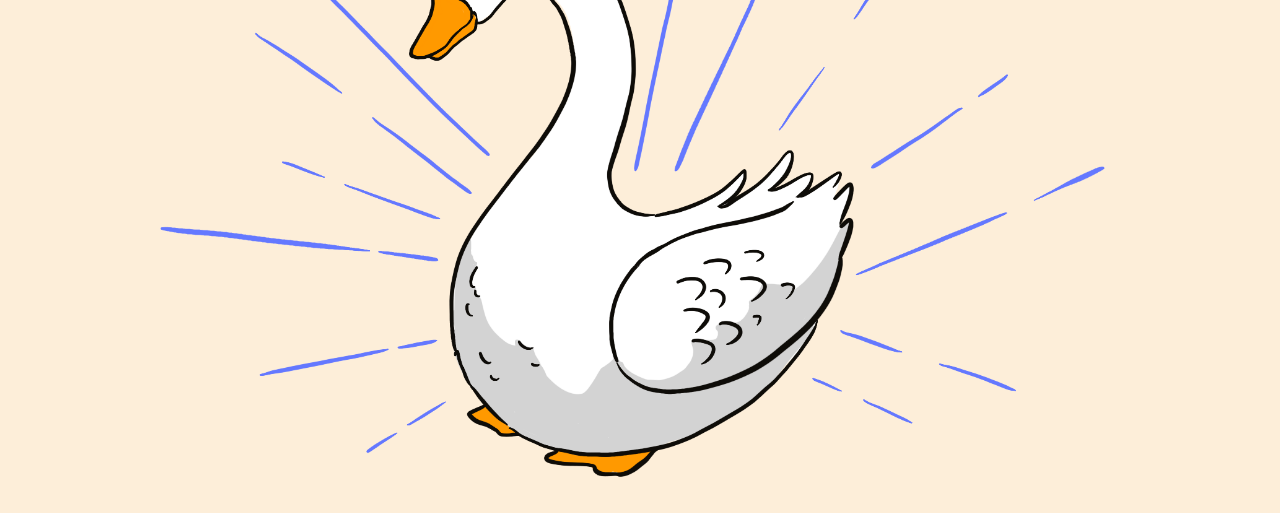
==== commit f8eb2f47: "Project 2" ====
--- a/Project_2.html
+++ b/Project_2.html
@@ -23,9 +23,14 @@
         </div>
     </div>
     <div>
-        <h2>
+        <h2 id="heading">
             By: Hans Christian Anderson
         </h2>
+    </div>
+    <div class="row">
+        <div class="twelve columns">
+            <img class="border-image u-full-width" src="Project 2/Project_2_images/Border_image.png">
+        </div>
     </div>
     <div class="row">
         <div class= "seven columns">
@@ -46,50 +51,50 @@
     <div class="eggs">
         <div class="row">
             <div class="three columns">
-                <img class="u-full-width" src="Project 2/Project_2_images/Duck_egg.png">
+                <img class="duck-egg u-full-width" src="Project 2/Project_2_images/Duck_egg.png">
             </div>
          <div class="three columns">
-                <img class="u-full-width" src="Project 2/Project_2_images/Duck_egg.png">
-            </div>
-            <div class="three columns">
-                <img class="u-full-width" src="Project 2/Project_2_images/Duck_egg.png">
-            </div>
-            <div class="three columns">
-                <img class="u-full-width" src="Project 2/Project_2_images/Duck_egg.png">
-            </div>
-        </div>
-        <div class="row">
-            <div class="three columns">
-                <img class="u-full-width" src="Project 2/Project_2_images/Duck_egg.png">
-            </div>
-            <div class="three columns">
-                <img class="u-full-width" src="Project 2/Project_2_images/Duck_egg.png">
-            </div>
-            <div class="three columns">
-                <img class="u-full-width" src="Project 2/Project_2_images/Swan_egg.png">
-            </div>
-            <div class="three columns">
-                <img class="u-full-width" src="Project 2/Project_2_images/Duck_egg.png">
-            </div>
-        </div>
-        <div class="row">
-            <div class="three columns">
-                <img class="u-full-width" src="Project 2/Project_2_images/Duck_egg.png">
-            </div>
-            <div class="three columns">
-                <img class="u-full-width" src="Project 2/Project_2_images/Duck_egg.png">
-            </div>
-            <div class="three columns">
-                <img class="u-full-width" src="Project 2/Project_2_images/Duck_egg.png">
-            </div>
-            <div class="three columns">
-                <img class="u-full-width" src="Project 2/Project_2_images/Duck_egg.png">
+                <img class="duck-egg u-full-width" src="Project 2/Project_2_images/Duck_egg.png">
+            </div>
+            <div class="three columns">
+                <img class="duck-egg u-full-width" src="Project 2/Project_2_images/Duck_egg.png">
+            </div>
+            <div class="three columns">
+                <img class="duck-egg u-full-width" src="Project 2/Project_2_images/Duck_egg.png">
+            </div>
+        </div>
+        <div class="row">
+            <div class="three columns">
+                <img class="duck-egg u-full-width" src="Project 2/Project_2_images/Duck_egg.png">
+            </div>
+            <div class="three columns">
+                <img class="duck-egg u-full-width" src="Project 2/Project_2_images/Duck_egg.png">
+            </div>
+            <div class="three columns">
+                <img class="swan-egg u-full-width" src="Project 2/Project_2_images/Swan_egg.png">
+            </div>
+            <div class="three columns">
+                <img class="duck-egg u-full-width" src="Project 2/Project_2_images/Duck_egg.png">
+            </div>
+        </div>
+        <div class="row">
+            <div class="three columns">
+                <img class="duck-egg u-full-width" src="Project 2/Project_2_images/Duck_egg.png">
+            </div>
+            <div class="three columns">
+                <img class="duck-egg u-full-width" src="Project 2/Project_2_images/Duck_egg.png">
+            </div>
+            <div class="three columns">
+                <img class="duck-egg u-full-width" src="Project 2/Project_2_images/Duck_egg.png">
+            </div>
+            <div class="three columns">
+                <img class="duck-egg u-full-width" src="Project 2/Project_2_images/Duck_egg.png">
             </div>
         </div>
     </div>
     <div class="row">
         <div class="six columns">
-            <img class="u-full-width" src="Project 2/Project_2_images/Ugly_duckling.png">
+            <img class="ugly-duckling u-full-width" src="Project 2/Project_2_images/Ugly_duckling.png">
         </div>
         <div class="six columns">
             <div class="text-box-2 textarea">
--- a/css/theuglyducklingstylesheet.css
+++ b/css/theuglyducklingstylesheet.css
@@ -3,8 +3,31 @@
     font-family: "EB Garamond", serif;
     font-size: 2em;
     padding: 2%;
-}
-
+    animation: 1.5s fadeInUp;
+}
+@keyframes fadeInUp {
+    0% {
+      transform: translateY(100%);
+      opacity: 0;
+    }
+    100% {
+      transform: translateY(0%);
+      opacity: 1;
+    }
+  }
+ 
+
+#heading {
+    position:relative;
+    top: -100px;
+    text-align: center;
+    font-size: 24pt;
+}
+
+.border-image {
+    position: relative;
+    top:-250px;
+}
 .text-box-2 {
     text-align: center;
     position:relative;
@@ -31,12 +54,16 @@
     display: block;
     margin: auto;
     justify-content: center;
-    padding-top: 10%;
+    padding-top: 22%;
     padding-bottom: 10%
 }
 
 .eggs {
     padding-bottom: 10%;
+}
+
+.swan-egg:hover {
+    transform: scale(1.25);
 }
 
 .duck {
@@ -89,6 +116,12 @@
     padding-top: 5%;
     padding-bottom: 5%;
 }
+
+.swan-transformation:hover {
+    transform: scale(1.15);
+}
+
+
 
 .image-container {
     position: relative;
@@ -154,3 +187,77 @@
     right: 35px;
 }
 
+@media only screen and (max-width: 500px) {
+    .body {
+        justify-content: center;
+    }
+    .text-box-1 {
+        text-align: center;
+        padding-top:40%;
+    }
+    .text-box-2, .text-box-3, .text-box-4, .text-box-5 {
+        text-align: center;
+        padding-bottom: 15%;
+
+    }
+    .text-box-6 {
+        text-align: center;
+    }
+   
+    #heading {
+        padding-top: 10%;
+        text-align: center;
+        font-size: 1.20em;
+    }
+    .border-image {
+        padding-top: 20%;
+    }
+    .duck-egg {
+        display: none;
+    }
+
+    .ugly-duckling {
+        position: relative;
+    }
+    .swans {
+        width: 300px;
+    }
+
+    .frame {
+        margin:auto;
+        position:relative;
+        width: 75%;
+        padding:5%;
+    }
+    .secondframe, .thirdframe {
+        margin: auto;
+        width: 75%;
+        padding: 5%;
+    }
+    .custom-frame {
+        margin: auto;
+        padding: 5%;
+    }
+
+    .overlay-text {
+        font-size: 0.90em;
+    }
+  
+    .motherduck {
+        width: 95%;
+        position:absolute;
+        right: 20px;
+        top: 300px;
+    }
+    .duck, .duck1, .duck2, .duck3, .duck4 {
+        display: none;
+    }
+}
+
+@media only screen and (max-width: 850px) {
+    .duck, .duck1, .duck2, .duck3, .duck4 {
+        display: none;
+    }
+
+}
+
